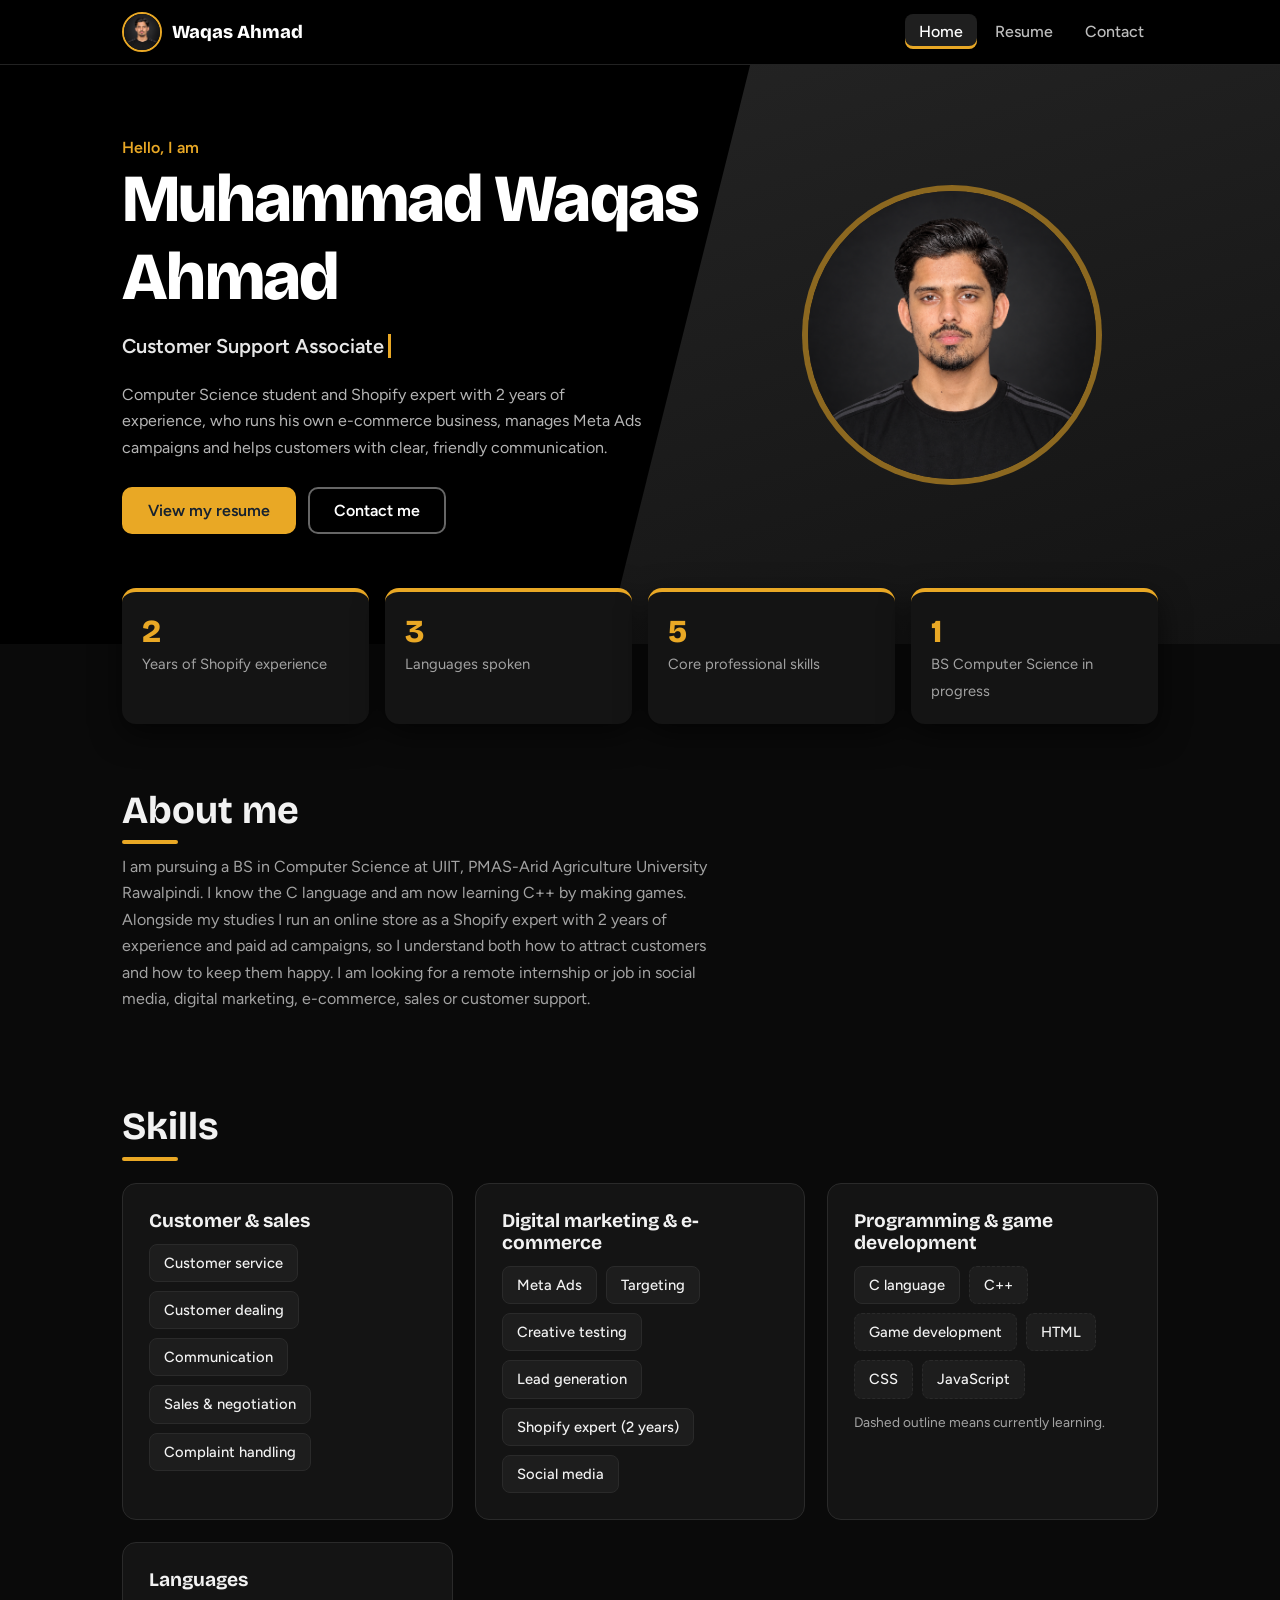
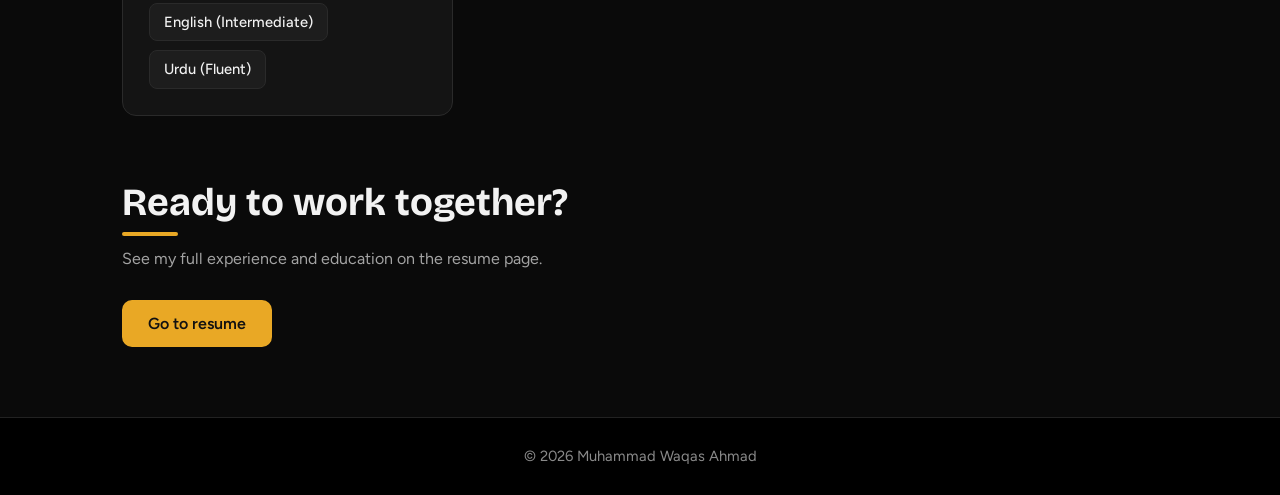
==== index.html @ c8b0040d "Rename waqas1.html to index.html" ====
<!DOCTYPE html>
<html lang="en">

<head>
  <meta charset="utf-8">
  <meta name="viewport" content="width=device-width, initial-scale=1">
  <title>Muhammad Waqas Ahmad | Customer Support &amp; Digital Marketing</title>
  <meta name="description"
    content="Computer Science student, e-commerce owner and Meta Ads manager from Layyah, Pakistan.">
  <link
    href="https://fonts.googleapis.com/css2?family=Bricolage+Grotesque:wght@700;800&family=Figtree:wght@400;500;600&display=swap"
    rel="stylesheet">
  <link rel="stylesheet" href="waqas1.css">
</head>

<body>

  <!-- ============ NAVIGATION (shared) ============ -->
  <header class="top">
    <div class="wrap">
      <a class="brand" href="#home"><img src="photo.jpg" alt="" onerror="this.remove()"> Waqas Ahmad</a>
      <nav aria-label="Main">
        <a href="#home" data-link="home">Home</a>
        <a href="#resume" data-link="resume">Resume</a>
        <a href="#contact" data-link="contact">Contact</a>
      </nav>
    </div>
  </header>

  <!-- ============ PAGE 1: HOME ============ -->
  <div class="page" id="home">
    <div class="hero">
      <div class="wrap">
        <div>
          <p class="in" style="margin:0;color:#e9a825;font-weight:600">Hello, I am</p>
          <h1 class="in">Muhammad Waqas Ahmad</h1>
          <p class="in role"><b id="typed"></b></p>
          <p class="in lead">Computer Science student and Shopify expert with 2 years of experience, who runs his own
            e-commerce business, manages Meta Ads campaigns and helps customers with clear, friendly communication.</p>
          <div class="in btns"><a class="btn gold" href="#resume">View my resume</a><a class="btn ghost"
              href="#contact">Contact me</a></div>
        </div>
        <div class="avatar"><img src="photo.jpg" alt="Muhammad Waqas Ahmad" onerror="this.remove()"></div>
      </div>
    </div>

    <div class="wrap">
      <div class="stats">
        <div class="stat"><b data-n="2">0</b><span>Years of Shopify experience</span></div>
        <div class="stat"><b data-n="3">0</b><span>Languages spoken</span></div>
        <div class="stat"><b data-n="5">0</b><span>Core professional skills</span></div>
        <div class="stat"><b data-n="1">0</b><span>BS Computer Science in progress</span></div>
      </div>

      <section class="reveal">
        <h2 class="h">About me</h2>
        <p class="sub">I am pursuing a BS in Computer Science at UIIT, PMAS-Arid Agriculture University Rawalpindi. I
          know the C language and am now learning C++ by making games. Alongside my studies I run an online store as a
          Shopify expert with 2 years of experience and paid ad campaigns, so I understand both how to attract customers
          and how to keep them happy. I am looking for a remote internship or job in social media, digital marketing,
          e-commerce, sales or customer support.</p>
      </section>

      <section class="reveal">
        <h2 class="h">Skills</h2>
        <div class="grid" style="margin-top:22px">
          <div class="card">
            <h3>Customer &amp; sales</h3>
            <div class="chips"><span class="chip">Customer service</span><span class="chip">Customer dealing</span><span
                class="chip">Communication</span><span class="chip">Sales &amp; negotiation</span><span
                class="chip">Complaint handling</span></div>
          </div>
          <div class="card">
            <h3>Digital marketing &amp; e-commerce</h3>
            <div class="chips"><span class="chip">Meta Ads</span><span class="chip">Targeting</span><span
                class="chip">Creative testing</span><span class="chip">Lead generation</span><span class="chip">Shopify
                expert (2 years)</span><span class="chip">Social media</span></div>
          </div>
          <div class="card">
            <h3>Programming &amp; game development</h3>
            <div class="chips"><span class="chip">C language</span><span class="chip learn">C++</span><span
                class="chip learn">Game development</span><span class="chip learn">HTML</span><span
                class="chip learn">CSS</span><span class="chip learn">JavaScript</span></div>
            <p class="note">Dashed outline means currently learning.</p>
          </div>
          <div class="card">
            <h3>Languages</h3>
            <div class="chips"><span class="chip">English (Intermediate)</span><span class="chip">Urdu
                (Fluent)</span></div>
          </div>
        </div>
      </section>

      <section class="reveal">
        <h2 class="h">Ready to work together?</h2>
        <p class="sub">See my full experience and education on the resume page.</p>
        <a class="btn dark" href="#resume">Go to resume</a>
      </section>
    </div>
  </div>

  <!-- ============ PAGE 2: RESUME + CONTACT ============ -->
  <div class="page" id="resume">
    <div class="wrap">
      <div class="noprint"
        style="display:flex;justify-content:space-between;align-items:center;flex-wrap:wrap;gap:12px;margin-top:36px">
        <h1 class="h" style="margin:0">Resume</h1>
        <button class="btn dark" onclick="window.print()">Download as PDF</button>
      </div>

      <article class="cv">
        <aside>
          <div class="avatar"><img src="photo.jpg" alt="Muhammad Waqas Ahmad" onerror="this.remove()"></div>
          <h3>About me</h3>
          <p>Motivated and hardworking, with strong communication and customer-dealing skills. Passionate about helping
            customers and providing excellent service.</p>
          <h3>Contact</h3>
          <ul>
            <li><a href="tel:+923247886300">+92 324 7886300</a></li>
            <li><a href="mailto:mwaqasahmad300@gmail.com">mwaqasahmad300@gmail.com</a></li>
            <li>Fatehpur, District Layyah</li>
          </ul>
          <h3>Skills</h3>
          <ul>
            <li>Customer service</li>
            <li>Excellent communication</li>
            <li>Customer dealing</li>
            <li>Sales &amp; negotiation</li>
            <li>Shopify expert (2 years)</li>
            <li>Meta Ads</li>
            <li>C programming</li>
            <li>C++ &amp; game development (learning)</li>
            <li>HTML, CSS, JavaScript (learning)</li>
          </ul>
          <h3>Languages</h3>
          <ul>
            <li>English (Intermediate)</li>
            <li>Urdu (Fluent)</li>
          </ul>
        </aside>
        <main>
          <h2>Experience</h2>
          <div class="it">
            <div class="when">2025 – 2026</div>
            <h3>E-commerce business owner</h3>
            <div>Own business, e-commerce &amp; customer support</div>
            <ul>
              <li>Managed my own Shopify-based e-commerce business end to end.</li>
              <li>Handled customers, sales, orders, complaints and deliveries.</li>
            </ul>
          </div>
          <div class="it">
            <div class="when">2025 – 2026</div>
            <h3>Meta Ads manager</h3>
            <div>Paid social campaigns</div>
            <ul>
              <li>Created and managed Meta Ads campaigns.</li>
              <li>Handled targeting, creative testing, optimization, lead generation and sales campaigns.</li>
            </ul>
          </div>
          <h2>Education</h2>
          <div class="it">
            <div class="when">Present</div>
            <h3>BS Computer Science</h3>
            <div>UIIT, PMAS-Arid Agriculture University Rawalpindi</div>
          </div>
          <div class="it">
            <div class="when">2023 – 2025</div>
            <h3>Intermediate</h3>
            <div>Govt. Post Graduate College Fatehpur</div><span class="score">970 / 1200</span>
          </div>
          <div class="it">
            <div class="when">2021 – 2023</div>
            <h3>Matric</h3>
            <div>G.H.S Fatehpur</div><span class="score">867 / 1100</span>
          </div>
        </main>
      </article>

      <section id="contact" class="noprint">
        <h2 class="h">Contact me</h2>
        <div class="grid" style="margin-top:22px">
          <div class="card">
            <a class="row" href="tel:+923247886300"><span class="ic">Tel</span><span><b>Phone</b><br>+92 324
                7886300</span></a>
            <a class="row" href="mailto:mwaqasahmad300@gmail.com"><span
                class="ic">@</span><span><b>Email</b><br>mwaqasahmad300@gmail.com</span></a>
            <div class="row"><span class="ic">Loc</span><span><b>Location</b><br>Fatehpur, District Layyah</span></div>
          </div>
          <div class="card">
            <h3>Send a message</h3>
            <form id="f">
              <label for="n">Your name</label><input id="n" name="n" required>
              <label for="e">Your email</label><input id="e" name="e" type="email" required>
              <label for="m">Message</label><textarea id="m" name="m" required></textarea>
              <div class="btns"><button class="btn dark" type="submit">Send message</button></div>
              <p class="note" id="ok" role="status"></p>
            </form>
          </div>
        </div>
      </section>
    </div>
  </div>

  <footer>&copy; 2026 Muhammad Waqas Ahmad</footer>

  <!-- ============ JAVASCRIPT ============ -->
  <script>
    // Page switching: #home, #resume, #contact (contact scrolls to the form on the resume page)
    const pages = document.querySelectorAll('.page');
    const links = document.querySelectorAll('[data-link]');
    function route() {
      const h = (location.hash || '#home').slice(1);
      const target = (h === 'resume' || h === 'contact') ? 'resume' : 'home';
      pages.forEach(p => p.classList.toggle('show', p.id === target));
      links.forEach(a => a.classList.toggle('on', a.dataset.link === h));
      if (h === 'contact') document.getElementById('contact').scrollIntoView({ behavior: 'smooth' });
      else window.scrollTo(0, 0);
      document.querySelectorAll('.reveal').forEach(el => io.observe(el));
    }

    // Scroll reveal
    const io = new IntersectionObserver(es => es.forEach(e => {
      if (e.isIntersecting) { e.target.classList.add('vis'); io.unobserve(e.target); }
    }), { threshold: .15 });

    // Typing roles
    const t = document.getElementById('typed');
    const roles = ['Customer Support Associate', 'Meta Ads Manager', 'Shopify Expert', 'E-commerce Entrepreneur', 'Computer Science Student', 'Aspiring Game Developer', 'Aspiring Web Developer'];
    let r = 0, c = 0, del = false;
    (function tick() {
      const w = roles[r];
      c += del ? -1 : 1;
      t.textContent = w.slice(0, c);
      let d = del ? 35 : 70;
      if (!del && c === w.length) { del = true; d = 1400; }
      else if (del && c === 0) { del = false; r = (r + 1) % roles.length; d = 300; }
      setTimeout(tick, d);
    })();

    // Stat counters
    document.querySelectorAll('[data-n]').forEach(s => {
      const n = +s.dataset.n; let i = 0;
      const k = setInterval(() => { s.textContent = ++i; if (i >= n) clearInterval(k); }, 200);
    });

    // Contact form opens the email app
    const f = document.getElementById('f');
    f.onsubmit = e => {
      e.preventDefault();
      location.href = 'mailto:mwaqasahmad300@gmail.com?subject=' + encodeURIComponent('Message from ' + f.n.value) +
        '&body=' + encodeURIComponent(f.m.value + '\n\nFrom: ' + f.e.value);
      document.getElementById('ok').textContent = 'Opening your email app to send the message.';
    };

    addEventListener('hashchange', route);
    route();
  </script>
</body>

</html>
---- waqas1.css ----
:root {
    --bg: #0a0a0a;
    --card: #141414;
    --ink: #f2f2f2;
    --muted: #a3a3a3;
    --blue: #e9a825;
    --navy: #000;
    --gold: #e9a825;
    --line: #2a2a2a
}

* {
    box-sizing: border-box
}

html {
    scroll-behavior: smooth
}

body {
    margin: 0;
    background: var(--bg);
    color: var(--ink);
    font: 16px/1.65 Figtree, system-ui, sans-serif
}

h1,
h2,
h3 {
    font-family: 'Bricolage Grotesque', Figtree, sans-serif;
    line-height: 1.15;
    margin: 0
}

a {
    color: inherit
}

:focus-visible {
    outline: 3px solid var(--gold);
    outline-offset: 3px
}

.wrap {
    max-width: 1080px;
    margin: auto;
    padding: 0 22px
}

/* top bar */
.top {
    position: sticky;
    top: 0;
    z-index: 20;
    background: var(--navy);
    color: #fff
}

.top .wrap {
    display: flex;
    align-items: center;
    gap: 6px;
    height: 64px
}

.brand {
    font: 800 1.15rem 'Bricolage Grotesque';
    text-decoration: none;
    margin-right: auto
}

.top nav a {
    color: #c9d8ea;
    text-decoration: none;
    padding: 8px 14px;
    border-radius: 8px;
    font-weight: 500;
    transition: .2s
}

.top nav a:hover,
.top nav a.on {
    color: #fff;
    background: rgba(255, 255, 255, .12)
}

.top nav a.on {
    box-shadow: inset 0 -3px 0 var(--gold)
}

/* hero */
.hero {
    background: var(--navy);
    color: #fff;
    position: relative;
    overflow: hidden;
    padding: 70px 0 110px
}

.hero::after {
    content: "";
    position: absolute;
    right: -8%;
    top: -30%;
    width: 55%;
    height: 160%;
    background: linear-gradient(160deg, #1b5fa8, #123f73);
    transform: skewX(-14deg);
    opacity: .55
}

.hero .wrap {
    position: relative;
    z-index: 1;
    display: grid;
    grid-template-columns: 1.4fr 1fr;
    gap: 48px;
    align-items: center
}

.hero h1 {
    font-size: clamp(2.4rem, 6vw, 4.2rem);
    font-weight: 800;
    letter-spacing: -.025em
}

.hero .role {
    font-size: 1.25rem;
    color: #cfe0f4;
    margin: 14px 0 8px;
    min-height: 1.8em
}

.hero .role b {
    border-right: 3px solid var(--gold);
    padding-right: 4px;
    font-weight: 600;
    animation: bl .8s steps(1) infinite
}

@keyframes bl {
    50% {
        border-color: transparent
    }
}

.hero p.lead {
    color: #b9cde4;
    max-width: 52ch
}

.hero .in {
    opacity: 0;
    transform: translateY(18px);
    animation: in .8s cubic-bezier(.2, .8, .2, 1) forwards
}

.hero .in:nth-child(2) {
    animation-delay: .12s
}

.hero .in:nth-child(3) {
    animation-delay: .24s
}

.hero .in:nth-child(4) {
    animation-delay: .36s
}

@keyframes in {
    to {
        opacity: 1;
        transform: none
    }
}

.avatar {
    justify-self: center;
    width: min(300px, 70vw);
    aspect-ratio: 1;
    border-radius: 50%;
    border: 6px solid rgba(255, 255, 255, .25);
    background: #123f73;
    display: grid;
    place-items: center;
    overflow: hidden;
    font: 800 4.5rem 'Bricolage Grotesque'
}

.avatar img {
    width: 100%;
    height: 100%;
    object-fit: cover;
    display: block
}

.btns {
    display: flex;
    gap: 12px;
    flex-wrap: wrap;
    margin-top: 26px
}

.btn {
    display: inline-block;
    padding: 12px 24px;
    border-radius: 10px;
    font: 600 1rem Figtree;
    text-decoration: none;
    border: 2px solid var(--gold);
    cursor: pointer;
    transition: transform .2s, box-shadow .2s
}

.btn.gold {
    background: var(--gold);
    color: #16212f
}

.btn.ghost {
    background: transparent;
    color: #fff;
    border-color: rgba(255, 255, 255, .5)
}

.btn.dark {
    background: var(--navy);
    color: #fff;
    border-color: var(--navy)
}

.btn:hover {
    transform: translateY(-3px);
    box-shadow: 0 8px 18px rgba(0, 0, 0, .18)
}

/* stats overlap */
.stats {
    margin-top: -56px;
    position: relative;
    z-index: 2;
    display: grid;
    grid-template-columns: repeat(4, 1fr);
    gap: 16px
}

.stat {
    background: var(--card);
    border-radius: 14px;
    padding: 20px;
    box-shadow: 0 10px 30px rgba(13, 47, 85, .12);
    border-top: 4px solid var(--gold)
}

.stat b {
    display: block;
    font: 800 2rem 'Bricolage Grotesque';
    color: var(--blue)
}

.stat span {
    color: var(--muted);
    font-size: .92rem
}

/* sections */
section {
    padding: 64px 0 0
}

.h {
    font-size: clamp(1.8rem, 4vw, 2.4rem);
    margin-bottom: 8px;
    position: relative;
    padding-bottom: 12px
}

.h::after {
    content: "";
    position: absolute;
    left: 0;
    bottom: 0;
    width: 56px;
    height: 4px;
    background: var(--gold);
    border-radius: 4px
}

.sub {
    color: var(--muted);
    margin: 10px 0 28px;
    max-width: 60ch
}

.grid {
    display: grid;
    grid-template-columns: repeat(auto-fit, minmax(300px, 1fr));
    gap: 22px
}

.card {
    background: var(--card);
    border: 1px solid var(--line);
    border-radius: 14px;
    padding: 26px;
    transition: transform .25s, box-shadow .25s
}

.card:hover {
    transform: translateY(-4px);
    box-shadow: 0 12px 28px rgba(13, 47, 85, .1)
}

.card h3 {
    font-size: 1.2rem;
    margin-bottom: 12px;
    color: var(--navy)
}

.chips {
    display: flex;
    flex-wrap: wrap;
    gap: 9px
}

.chip {
    background: var(--bg);
    border: 1px solid var(--line);
    padding: 6px 14px;
    border-radius: 8px;
    font-weight: 500;
    font-size: .92rem
}

.chip.learn {
    border-style: dashed
}

.note {
    color: var(--muted);
    font-size: .86rem;
    margin-top: 12px
}

.reveal {
    opacity: 0;
    transform: translateY(24px);
    transition: opacity .7s, transform .7s
}

.reveal.vis {
    opacity: 1;
    transform: none
}

/* timeline */
.tl {
    border-left: 3px solid var(--line);
    margin-left: 7px;
    padding-left: 28px
}

.it {
    position: relative;
    background: var(--card);
    border: 1px solid var(--line);
    border-radius: 14px;
    padding: 20px 24px;
    margin-bottom: 20px
}

.it::before {
    content: "";
    position: absolute;
    left: -39px;
    top: 26px;
    width: 15px;
    height: 15px;
    border-radius: 50%;
    background: var(--gold);
    border: 3px solid var(--bg)
}

.when {
    color: var(--blue);
    font-weight: 700;
    font-size: .92rem
}

.it h3 {
    font-size: 1.2rem;
    margin: 2px 0
}

.it ul {
    margin: 10px 0 0;
    padding-left: 20px;
    color: var(--muted)
}

.score {
    display: inline-block;
    margin-top: 8px;
    font-weight: 700;
    background: var(--bg);
    border: 1px solid var(--line);
    padding: 2px 12px;
    border-radius: 99px
}

/* resume layout */
.cv {
    display: grid;
    grid-template-columns: 300px 1fr;
    background: var(--card);
    border-radius: 16px;
    overflow: hidden;
    box-shadow: 0 14px 40px rgba(13, 47, 85, .14);
    margin-top: 36px
}

.cv aside {
    background: var(--navy);
    color: #fff;
    padding: 34px 26px
}

.cv aside .avatar {
    width: 160px;
    margin: 0 auto 20px;
    font-size: 3rem
}

.cv aside h3 {
    color: var(--gold);
    font-size: 1rem;
    margin: 24px 0 8px;
    letter-spacing: .02em
}

.cv aside p,
.cv aside li {
    color: #cfe0f4;
    font-size: .92rem;
    margin: 4px 0
}

.cv aside ul {
    list-style: none;
    padding: 0;
    margin: 0
}

.cv aside a {
    text-decoration: none
}

.cv main {
    padding: 34px 36px
}

.cv main h2 {
    font-size: 1.35rem;
    color: var(--navy);
    border-bottom: 2px solid var(--gold);
    padding-bottom: 6px;
    margin: 0 0 16px
}

.cv main h2:not(:first-child) {
    margin-top: 28px
}

.cv .it {
    border: 0;
    padding: 0 0 14px;
    margin: 0;
    background: none
}

.cv .it::before {
    display: none
}

/* contact */
.row {
    display: flex;
    gap: 14px;
    align-items: center;
    padding: 13px 0;
    border-bottom: 1px solid var(--line);
    text-decoration: none
}

.row:last-child {
    border: 0
}

.ic {
    width: 42px;
    height: 42px;
    border-radius: 10px;
    background: var(--navy);
    color: #fff;
    display: grid;
    place-items: center;
    font-weight: 700;
    font-size: .8rem;
    flex: none
}

label {
    display: block;
    font-weight: 600;
    margin: 14px 0 6px;
    font-size: .92rem
}

input,
textarea {
    width: 100%;
    padding: 12px 14px;
    border-radius: 10px;
    border: 1px solid var(--line);
    font: inherit;
    background: #fff;
    color: var(--ink)
}

textarea {
    min-height: 120px;
    resize: vertical
}

footer {
    margin-top: 70px;
    background: var(--navy);
    color: #b9cde4;
    text-align: center;
    padding: 26px;
    font-size: .92rem
}

@media(max-width:820px) {

    .hero .wrap,
    .cv {
        grid-template-columns: 1fr
    }

    .avatar {
        order: -1;
        width: 200px
    }

    .stats {
        grid-template-columns: 1fr 1fr
    }

    .top .wrap {
        height: auto;
        flex-wrap: wrap;
        padding: 10px 22px
    }

    .cv main {
        padding: 26px 22px
    }
}

@media(prefers-reduced-motion:reduce) {
    * {
        animation: none !important;
        transition: none !important
    }

    .hero .in,
    .reveal {
        opacity: 1;
        transform: none
    }
}

@media print {
    @page {
        size: A4;
        margin: 10mm
    }

    .top,
    footer,
    .noprint,
    .hero,
    .stats {
        display: none
    }

    body {
        background: #fff
    }

    .cv {
        margin: 0;
        box-shadow: none;
        -webkit-print-color-adjust: exact;
        print-color-adjust: exact
    }

    section {
        padding: 0
    }
}

/* ===== Page switching (both pages live in index.html) ===== */
.page {
    display: none
}

.page.show {
    display: block;
    animation: pg .5s cubic-bezier(.2, .8, .2, 1)
}

@keyframes pg {
    from {
        opacity: 0;
        transform: translateY(14px)
    }

    to {
        opacity: 1;
        transform: none
    }
}

@media print {
    .page {
        display: none !important
    }

    #resume {
        display: block !important
    }
}


/* ===== Black theme adjustments ===== */
.top {
    border-bottom: 1px solid #222
}

.top nav a {
    color: #bdbdbd
}

.hero {
    background: #000
}

.hero::after {
    background: linear-gradient(160deg, #2a2a2a, #111);
    opacity: .9
}

.hero p.lead {
    color: #b5b5b5
}

.hero .role {
    color: #e6e6e6
}

.avatar {
    background: #1a1a1a;
    border-color: rgba(233, 168, 37, .55);
    color: var(--gold)
}

.stat {
    box-shadow: 0 10px 30px rgba(0, 0, 0, .6)
}

.card h3 {
    color: var(--ink)
}

.card:hover {
    box-shadow: 0 12px 28px rgba(233, 168, 37, .12);
    border-color: #3a3a3a
}

.chip {
    background: #1d1d1d;
    color: var(--ink)
}

.btn.dark {
    background: var(--gold);
    color: #111;
    border-color: var(--gold)
}

.btn.ghost {
    border-color: rgba(255, 255, 255, .4)
}

.ic {
    background: var(--gold);
    color: #111
}

input,
textarea {
    background: #0f0f0f;
    color: var(--ink);
    border-color: #333
}

.cv {
    box-shadow: 0 14px 40px rgba(0, 0, 0, .7);
    border: 1px solid #222
}

.cv aside {
    background: #000;
    border-right: 1px solid #222
}

.cv aside p,
.cv aside li {
    color: #c9c9c9
}

.cv main h2 {
    color: var(--ink)
}

.it::before {
    border-color: var(--bg)
}

.score {
    background: #1d1d1d
}

footer {
    background: #000;
    color: #8a8a8a;
    border-top: 1px solid #222
}

/* Print as a clean white A4 resume with a black sidebar */
@media print {
    :root {
        --card: #fff;
        --ink: #16212f;
        --muted: #5a6b80;
        --line: #dbe3ee;
        --bg: #fff
    }

    .cv {
        border: 0
    }

    .cv aside {
        background: #000
    }

    .it {
        color: #16212f
    }

    .score {
        background: #f3f6fa
    }
}

/* Logo photo in the top bar */
.brand {
    display: flex;
    align-items: center;
    gap: 10px
}

.brand img {
    width: 40px;
    height: 40px;
    border-radius: 50%;
    object-fit: cover;
    border: 2px solid var(--gold)
}
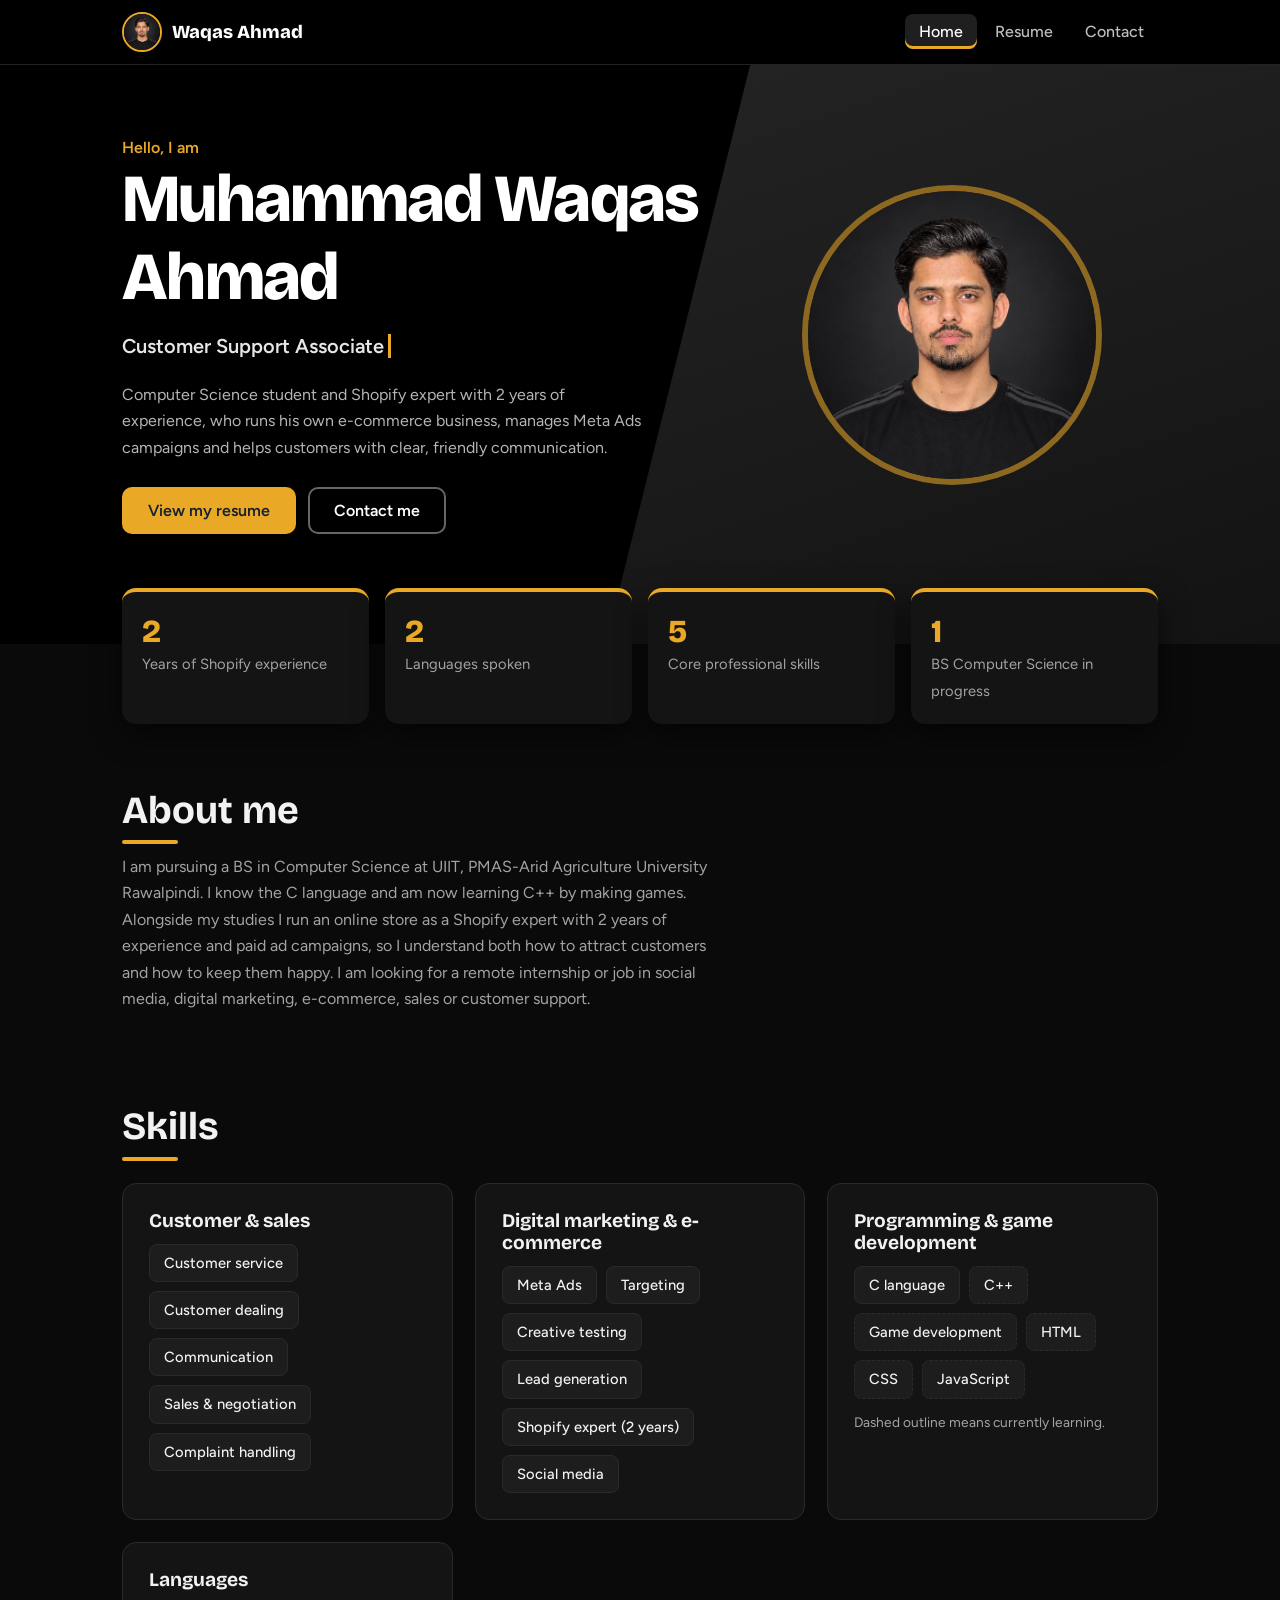
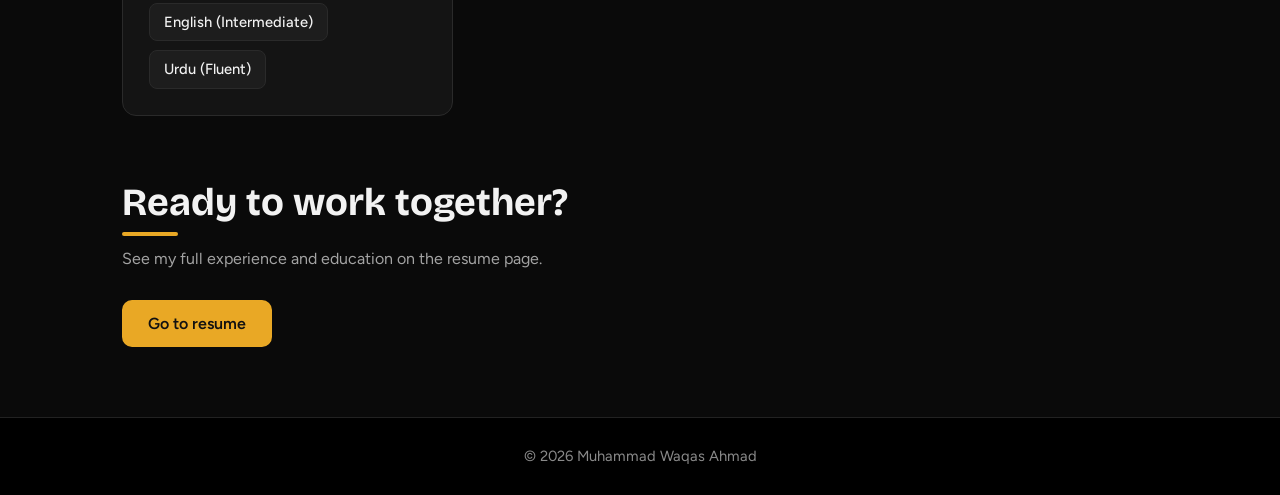
==== commit d27d1334: "Update index.html" ====
--- a/index.html
+++ b/index.html
@@ -47,7 +47,7 @@
     <div class="wrap">
       <div class="stats">
         <div class="stat"><b data-n="2">0</b><span>Years of Shopify experience</span></div>
-        <div class="stat"><b data-n="3">0</b><span>Languages spoken</span></div>
+        <div class="stat"><b data-n="2">0</b><span>Languages spoken</span></div>
         <div class="stat"><b data-n="5">0</b><span>Core professional skills</span></div>
         <div class="stat"><b data-n="1">0</b><span>BS Computer Science in progress</span></div>
       </div>
